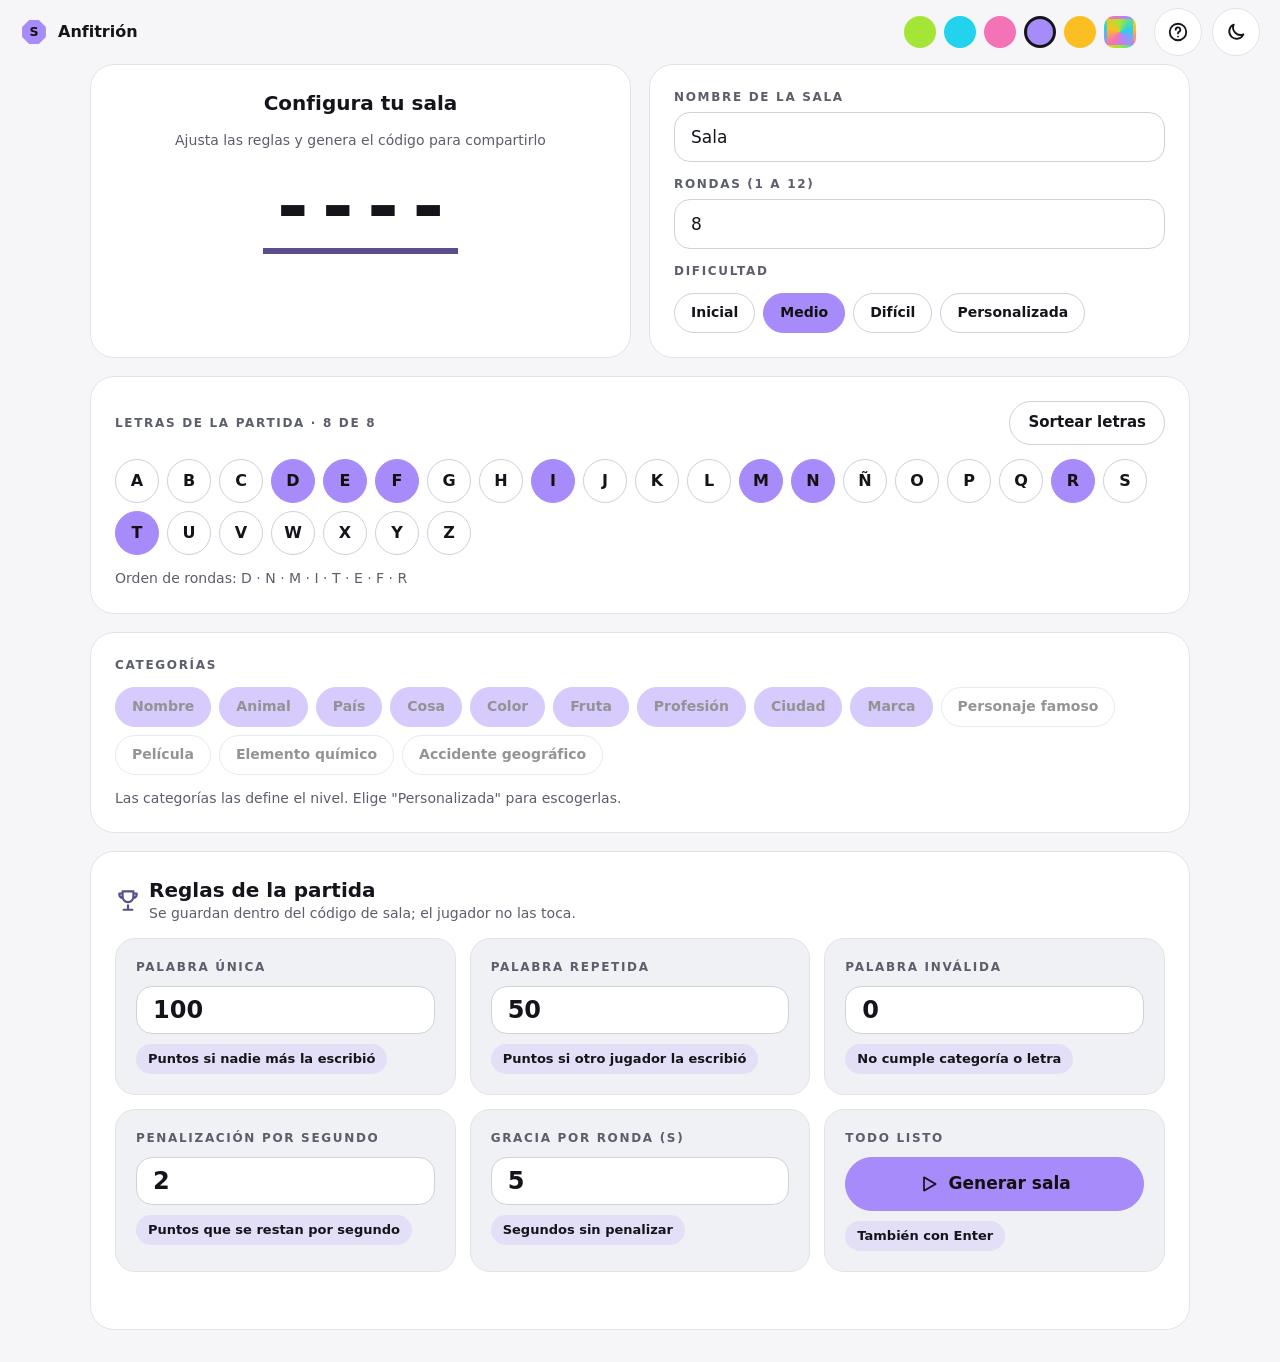
==== anfitrion.html @ 1e90899e "First Commit Commit inicial con proyecto con MVP de la visual" ====
<!doctype html>
<html lang="es">
<head>
  <meta charset="utf-8">
  <meta name="viewport" content="width=device-width, initial-scale=1, viewport-fit=cover">
  <meta name="theme-color" content="#12131A">
  <title>Stop · Anfitrión</title>
  <link rel="icon" href="img/icono.svg" type="image/svg+xml">
  <link rel="stylesheet" href="css/tono.css">
  <link rel="stylesheet" href="css/style.css">
  <!-- Tema y acento se aplican antes de pintar para evitar parpadeos -->
  <script src="js/nucleo/almacenamiento.js"></script>
  <script src="js/tono.js"></script>
</head>
<body>
  <div id="barra"></div>
  <main class="contenido">
    <section class="fila-tarjetas">
      <article class="tarjeta tarjeta--centro" aria-live="polite">
        <h1 class="tarjeta__titulo" id="sala-titulo">Configura tu sala</h1>
        <p class="tarjeta__subtitulo" id="sala-subtitulo">Ajusta las reglas y genera el código para compartirlo</p>
        <p class="codigo-grande" id="sala-id">----</p>
        <div class="copiable" id="sala-resultado" hidden>
          <input id="entrada-codigo" type="text" readonly aria-label="Código de sala">
          <button class="boton boton--pequeno boton--primario" type="button" id="boton-copiar-codigo">Copiar código</button>
          <button class="boton boton--pequeno" type="button" id="boton-copiar-enlace">Copiar enlace</button>
        </div>
      </article>
      <article class="tarjeta">
        <div class="campo">
          <label class="etiqueta" for="entrada-nombre">Nombre de la sala</label>
          <input id="entrada-nombre" type="text" maxlength="20" autocomplete="off">
        </div>
        <div class="campo">
          <label class="etiqueta" for="entrada-rondas">Rondas (1 a 12)</label>
          <input id="entrada-rondas" type="number" min="1" max="12" inputmode="numeric">
        </div>
        <span class="etiqueta" id="etiqueta-dificultad">Dificultad</span>
        <div class="chips" id="grupo-dificultad" role="group" aria-labelledby="etiqueta-dificultad"></div>
      </article>
    </section>

    <section class="tarjeta">
      <div class="chips" style="justify-content: space-between; align-items: center">
        <span class="etiqueta">Letras de la partida · <span id="contador-letras"></span></span>
        <button class="boton boton--pequeno" type="button" id="boton-sortear">Sortear letras</button>
      </div>
      <div class="chips" id="cuadricula-letras"></div>
      <p class="tarjeta__subtitulo" id="orden-letras"></p>
    </section>

    <section class="tarjeta">
      <span class="etiqueta" id="etiqueta-categorias">Categorías</span>
      <div class="chips" id="grupo-categorias" role="group" aria-labelledby="etiqueta-categorias"></div>
      <p class="tarjeta__subtitulo" id="nota-categorias"></p>
    </section>

    <section class="tarjeta">
      <div class="chips" style="align-items: center; flex-wrap: nowrap">
        <svg width="26" height="26" viewBox="0 0 24 24" fill="none" stroke="var(--acento-fuerte)" stroke-width="2" stroke-linecap="round" stroke-linejoin="round" role="img" aria-label="Trofeo"><path d="M8 21h8M12 17v4M7 4h10v5a5 5 0 0 1-10 0zM7 6H4v1a3 3 0 0 0 3 3M17 6h3v1a3 3 0 0 1-3 3"/></svg>
        <div>
          <h2 class="tarjeta__titulo">Reglas de la partida</h2>
          <p class="tarjeta__subtitulo">Se guardan dentro del código de sala; el jugador no las toca.</p>
        </div>
      </div>
      <div class="rejilla-3">
        <div class="loseta"><label class="etiqueta" for="regla-unica">Palabra única</label><div class="campo campo--numero"><input id="regla-unica" type="number" min="0" max="1000" inputmode="numeric"></div><span class="chip chip--suave">Puntos si nadie más la escribió</span></div>
        <div class="loseta"><label class="etiqueta" for="regla-repetida">Palabra repetida</label><div class="campo campo--numero"><input id="regla-repetida" type="number" min="0" max="1000" inputmode="numeric"></div><span class="chip chip--suave">Puntos si otro jugador la escribió</span></div>
        <div class="loseta"><label class="etiqueta" for="regla-invalida">Palabra inválida</label><div class="campo campo--numero"><input id="regla-invalida" type="number" min="0" max="1000" inputmode="numeric"></div><span class="chip chip--suave">No cumple categoría o letra</span></div>
        <div class="loseta"><label class="etiqueta" for="regla-penalizacion">Penalización por segundo</label><div class="campo campo--numero"><input id="regla-penalizacion" type="number" min="0" max="100" inputmode="numeric"></div><span class="chip chip--suave">Puntos que se restan por segundo</span></div>
        <div class="loseta"><label class="etiqueta" for="regla-gracia">Gracia por ronda (s)</label><div class="campo campo--numero"><input id="regla-gracia" type="number" min="0" max="60" inputmode="numeric"></div><span class="chip chip--suave">Segundos sin penalizar</span></div>
        <div class="loseta">
          <span class="etiqueta">Todo listo</span>
          <button class="boton boton--primario" type="button" id="boton-generar">
            <svg width="20" height="20" viewBox="0 0 24 24" fill="none" stroke="currentColor" stroke-width="2" stroke-linecap="round" stroke-linejoin="round" role="img" aria-label="Reproducir"><path d="M6 4l14 8-14 8z"/></svg>
            Generar sala
          </button>
          <a class="boton boton--pequeno" id="enlace-verificacion" href="verificacion.html" hidden>Ir a verificación</a>
          <span class="chip chip--suave">También con Enter</span>
        </div>
      </div>
      <p class="aviso" id="mensaje" role="status"></p>
    </section>
  </main>

  <script src="js/nucleo/dom.js"></script>
  <script src="js/nucleo/iconos.js"></script>
  <script src="js/nucleo/tiempo.js"></script>
  <script src="js/nucleo/letras.js"></script>
  <script src="js/nucleo/categorias.js"></script>
  <script src="js/nucleo/puntuacion.js"></script>
  <script src="js/nucleo/codigo-sala.js"></script>
  <script src="js/barra.js"></script>
  <script src="js/vistas/anfitrion.js"></script>
</body>
</html>
---- css/tono.css ----
/* ==========================================================
   tono.css · Variables de tema (claro/oscuro), acento y contraste
   El tema oscuro es el base. El claro se activa por preferencia
   del sistema o por data-tema="claro" (botón de la barra).
   ========================================================== */
:root {
  color-scheme: dark;

  /* Superficies */
  --fondo: #12131A;
  --superficie: #1F2027;
  --superficie-2: #191A21;
  --borde: #2C2D36;
  --borde-fuerte: #34353F;

  /* Texto */
  --texto: #F4F4F6;
  --texto-tenue: #B4B6C0;

  /* Acento (lo escribe js/tono.js) */
  --acento: #A78BFA;
  --sobre-acento: #111111;
  --acento-fuerte: var(--acento);
  --acento-suave: color-mix(in srgb, var(--acento) 18%, var(--superficie-2));

  /* Estados */
  --peligro: #F87171;
}

/* Tema claro por preferencia del sistema */
@media (prefers-color-scheme: light) {
  :root:not([data-tema="oscuro"]) {
    color-scheme: light;
    --fondo: #F6F6F9;
    --superficie: #FFFFFF;
    --superficie-2: #F0F1F5;
    --borde: #E2E3EA;
    --borde-fuerte: #CFD1DB;
    --texto: #14151B;
    --texto-tenue: #5B5E6B;
    --peligro: #B91C1C;
    --acento-fuerte: color-mix(in srgb, var(--acento) 55%, #000);
  }
}

/* Tema claro forzado por el botón */
:root[data-tema="claro"] {
  color-scheme: light;
  --fondo: #F6F6F9;
  --superficie: #FFFFFF;
  --superficie-2: #F0F1F5;
  --borde: #E2E3EA;
  --borde-fuerte: #CFD1DB;
  --texto: #14151B;
  --texto-tenue: #5B5E6B;
  --peligro: #B91C1C;
  --acento-fuerte: color-mix(in srgb, var(--acento) 55%, #000);
}
---- css/style.css ----
/* ==========================================================
   style.css · Estructura y componentes (los colores vienen de tono.css)
   ========================================================== */

/* ---------- Base ---------- */
*, *::before, *::after { box-sizing: border-box; }
html { -webkit-text-size-adjust: 100%; }
body {
  margin: 0;
  min-height: 100vh;
  background: var(--fondo);
  color: var(--texto);
  font-family: system-ui, -apple-system, "Segoe UI", Roboto, sans-serif;
  font-size: 16px;
  line-height: 1.4;
  /* Áreas seguras: notch y barra inferior */
  padding: env(safe-area-inset-top) env(safe-area-inset-right) env(safe-area-inset-bottom) env(safe-area-inset-left);
  transition: background-color .15s, color .15s;
}
body.con-barra-accion { padding-bottom: calc(110px + env(safe-area-inset-bottom)); }
button, input { font: inherit; color: inherit; }
button { cursor: pointer; }
button:disabled { cursor: not-allowed; opacity: .45; }
:focus-visible { outline: 3px solid var(--acento-fuerte); outline-offset: 2px; }
[hidden] { display: none !important; }
svg { flex: none; }
h1, h2, p { margin: 0; }

/* ---------- Barra superior ---------- */
.barra { display: flex; align-items: center; gap: 10px; min-height: 56px; padding: 8px 20px; flex-wrap: wrap; }
.barra__marca { display: flex; align-items: center; gap: 10px; margin-right: auto; color: var(--texto); font-weight: 800; text-decoration: none; }
.acentos { display: flex; align-items: center; gap: 8px; margin-right: 8px; }
.punto-acento, .punto-libre { position: relative; width: 32px; height: 32px; padding: 0; border: 3px solid transparent; }
.punto-acento { border-radius: 50%; background: var(--color); }
.punto-acento[aria-pressed="true"] { border-color: var(--texto); }
.punto-acento::after, .punto-libre::after { content: ""; position: absolute; inset: -6px; } /* área táctil de 44 px */
.punto-libre { border-radius: 10px; overflow: hidden; background: conic-gradient(#A3E635, #22D3EE, #A78BFA, #F472B6, #FBBF24, #A3E635); }
.punto-libre input { position: absolute; inset: 0; width: 100%; height: 100%; opacity: 0; cursor: pointer; }
.boton-circular { display: flex; align-items: center; justify-content: center; width: 48px; height: 48px; border: 1px solid var(--borde); border-radius: 50%; background: var(--superficie); color: var(--texto); transition: background-color .15s; }
.logo-forma { fill: var(--acento); }
.logo-texto { fill: var(--sobre-acento); }

/* ---------- Estructura ---------- */
.contenido { display: flex; flex-direction: column; gap: 18px; width: min(1100px, 100% - 40px); margin: 0 auto; padding-bottom: 32px; }
.fila-tarjetas { display: flex; gap: 18px; }
.fila-tarjetas > * { flex: 1; min-width: 0; }
.rejilla-3 { display: grid; grid-template-columns: repeat(3, 1fr); gap: 14px; }

/* ---------- Tarjetas y losetas ---------- */
.tarjeta { background: var(--superficie); border: 1px solid var(--borde); border-radius: 24px; padding: 24px; display: flex; flex-direction: column; gap: 14px; }
.tarjeta--centro { align-items: center; text-align: center; }
.tarjeta__titulo { font-size: 20px; font-weight: 800; }
.tarjeta__subtitulo { color: var(--texto-tenue); font-size: 14px; }
.loseta { background: var(--superficie-2); border: 1px solid var(--borde); border-radius: 20px; padding: 20px; display: flex; flex-direction: column; gap: 10px; }
.loseta__cifra { font-size: 34px; font-weight: 800; }
.etiqueta { color: var(--texto-tenue); font-size: 12px; font-weight: 800; letter-spacing: .14em; text-transform: uppercase; }

/* ---------- Chips y botones ---------- */
.chip { display: inline-flex; align-items: center; gap: 8px; padding: 9px 16px; border: 1px solid var(--borde-fuerte); border-radius: 999px; background: var(--superficie); font-size: 14px; font-weight: 600; transition: background-color .15s; }
.chip::before { content: ""; width: 8px; height: 8px; border-radius: 50%; background: var(--acento); }
.chip--suave { align-self: flex-start; border: 0; background: var(--acento-suave); font-size: 13px; padding: 6px 12px; }
.chip--suave::before { display: none; }
button.chip::before { display: none; }
button.chip[aria-pressed="true"] { background: var(--acento); border-color: var(--acento); color: var(--sobre-acento); font-weight: 800; }
.chips { display: flex; flex-wrap: wrap; gap: 8px; }
.boton { display: inline-flex; align-items: center; justify-content: center; gap: 10px; min-height: 54px; padding: 0 28px; border: 1px solid var(--borde-fuerte); border-radius: 999px; background: var(--superficie); color: var(--texto); font-size: 17px; font-weight: 800; text-decoration: none; transition: background-color .15s; }
.boton--primario { border-color: var(--acento); background: var(--acento); color: var(--sobre-acento); }
.boton--contorno { border: 2px solid var(--acento-fuerte); }
.boton--contorno svg { stroke: var(--acento-fuerte); }
.boton--pequeno { min-height: 44px; padding: 0 18px; font-size: 15px; }
.letra-chip { display: inline-flex; align-items: center; justify-content: center; width: 44px; height: 44px; border: 1px solid var(--borde-fuerte); border-radius: 50%; background: var(--superficie); font-weight: 800; }
button.letra-chip[aria-pressed="true"] { background: var(--acento); border-color: var(--acento); color: var(--sobre-acento); }

/* ---------- Campos ---------- */
.campo { display: flex; flex-direction: column; gap: 6px; }
.campo input { width: 100%; height: 50px; padding: 0 16px; border: 1px solid var(--borde-fuerte); border-radius: 16px; background: var(--superficie); font-size: 17px; }
.campo input:disabled { opacity: .6; }
.loseta .campo input { background: var(--superficie); }
.aviso { min-height: 1.4em; color: var(--peligro); font-size: 14px; font-weight: 600; }
.aviso--ok { color: var(--texto-tenue); }

/* ---------- Inicio ---------- */
.heroe { display: flex; align-items: center; justify-content: center; gap: 80px; padding: 48px 0; }
.heroe__texto { display: flex; flex-direction: column; align-items: center; gap: 22px; width: 560px; max-width: 100%; text-align: center; }
.heroe__titulo { font-size: 68px; font-weight: 800; letter-spacing: -.02em; line-height: 1.02; }
.heroe__subtitulo { color: var(--texto-tenue); font-size: 18px; }
.heroe__botones { display: flex; flex-wrap: wrap; justify-content: center; gap: 12px; }
.ilustracion { width: 420px; max-width: 100%; height: auto; }
.il-tarjeta { fill: var(--superficie); stroke: var(--borde); }
.il-barra { fill: var(--borde); }
.il-barra--activa, .il-circulo { fill: var(--acento); }
.il-interior { fill: var(--texto); }
.il-letra { fill: var(--fondo); font-weight: 800; }
.il-aro { fill: var(--superficie); stroke: var(--acento); stroke-width: 6; }
.il-hora { fill: var(--texto); font-weight: 800; }

/* ---------- Anfitrión ---------- */
.codigo-grande { padding: 0 0 0 .18em; border-bottom: 6px solid var(--acento-fuerte); font-size: 76px; font-weight: 800; letter-spacing: .18em; line-height: 1.1; }
.copiable { display: flex; flex-wrap: wrap; gap: 10px; width: 100%; }
.copiable input { flex: 1; min-width: 160px; height: 44px; padding: 0 14px; border: 1px solid var(--borde-fuerte); border-radius: 16px; background: var(--superficie-2); font-size: 14px; }
.loseta .campo--numero input { height: 48px; font-size: 24px; font-weight: 800; }

/* ---------- Jugador ---------- */
.letra-tarjeta { flex-direction: row; align-items: center; gap: 18px; }
.insignia { display: flex; align-items: center; justify-content: center; width: 96px; height: 96px; border-radius: 50%; background: var(--acento); }
.insignia__letra { display: flex; align-items: center; justify-content: center; width: 62px; height: 62px; border-radius: 50%; background: var(--texto); color: var(--fondo); font-size: 36px; font-weight: 800; }
.cifra-grande { font-size: 34px; font-weight: 800; font-variant-numeric: tabular-nums; }
.fila-palabra { display: grid; grid-template-columns: 1fr auto auto; align-items: center; gap: 10px; padding: 12px 0; border-bottom: 1px solid var(--borde); }
.fila-palabra:last-child { border-bottom: 0; }
.fila-palabra__nombre { grid-column: 1 / -1; }
.fila-palabra__palabra { overflow-wrap: anywhere; font-size: 18px; font-weight: 800; }
.fila-palabra__pista { color: var(--peligro); font-size: 13px; font-weight: 600; }
.marcas { display: flex; gap: 6px; }
.marca { min-height: 44px; padding: 0 12px; border: 2px solid var(--borde-fuerte); border-radius: 999px; background: transparent; font-size: 13px; font-weight: 800; transition: background-color .15s; }
.marca[aria-pressed="true"] { border-color: var(--acento); background: var(--acento); color: var(--sobre-acento); }
.marca--invalida[aria-pressed="true"] { border-color: var(--peligro); background: var(--peligro); color: var(--fondo); }
.marca:disabled { opacity: .7; }
.puntos { min-width: 52px; text-align: right; font-size: 18px; font-weight: 800; }
.barra-accion { position: fixed; right: 0; bottom: 0; left: 0; display: flex; align-items: center; gap: 14px; padding: 12px 20px calc(12px + env(safe-area-inset-bottom)); border-top: 1px solid var(--borde); background: var(--fondo); }
.barra-accion__hora { display: flex; flex-direction: column; min-width: 110px; }
.barra-accion__hora strong { font-size: 24px; font-variant-numeric: tabular-nums; }
.boton-stop { flex: 1; min-height: 62px; border-radius: 999px; font-size: 22px; letter-spacing: .12em; text-transform: uppercase; }
.detalle-ronda { display: flex; flex-direction: column; gap: 6px; padding: 14px 0; border-bottom: 1px solid var(--borde); }
.detalle-ronda:last-child { border-bottom: 0; }
.detalle-ronda__cabecera { display: flex; justify-content: space-between; align-items: center; font-weight: 800; }
.detalle-ronda__datos { color: var(--texto-tenue); font-size: 14px; overflow-wrap: anywhere; }

/* ---------- Verificación ---------- */
.fila-verificar { display: grid; grid-template-columns: 90px 1fr auto 56px; align-items: center; gap: 10px; }
.fila-verificar .campo input { height: 46px; }
.fila-tiempo { display: flex; justify-content: space-between; align-items: center; gap: 12px; font-size: 15px; }
.fila-tiempo input { width: 130px; height: 44px; padding: 0 12px; border: 1px solid var(--borde-fuerte); border-radius: 14px; background: var(--superficie-2); font-size: 16px; font-variant-numeric: tabular-nums; text-align: center; }
.total-ronda { display: flex; justify-content: space-between; align-items: center; padding-top: 12px; border-top: 1px solid var(--borde); }
.total-ronda strong { font-size: 30px; }

/* ---------- Diálogo de ayuda ---------- */
dialog { width: min(520px, calc(100% - 32px)); padding: 24px; border: 1px solid var(--borde); border-radius: 24px; background: var(--superficie); color: var(--texto); }
dialog::backdrop { background: rgba(0, 0, 0, .6); }
dialog ol { display: flex; flex-direction: column; gap: 10px; margin: 14px 0 20px; padding-left: 22px; color: var(--texto-tenue); }

/* ---------- Pantallas pequeñas ---------- */
@media (max-width: 800px) {
  .heroe { flex-direction: column; gap: 32px; padding: 24px 0; }
  .heroe__titulo { font-size: 40px; }
  .fila-tarjetas, .rejilla-3 { grid-template-columns: 1fr; flex-direction: column; }
  .codigo-grande { font-size: 56px; }
  .fila-verificar { grid-template-columns: 1fr auto; }
  .fila-verificar > .etiqueta, .fila-verificar > input { grid-column: 1 / -1; }
}

/* ---------- Movimiento reducido ---------- */
@media (prefers-reduced-motion: reduce) {
  *, *::before, *::after { transition: none !important; animation: none !important; }
}

/* ---------- Ancho estrecho (vista de celular) ---------- */
.contenido--estrecho { width: min(560px, 100% - 40px); }
.contenido--estrecho .total-ronda { margin-top: 4px; }
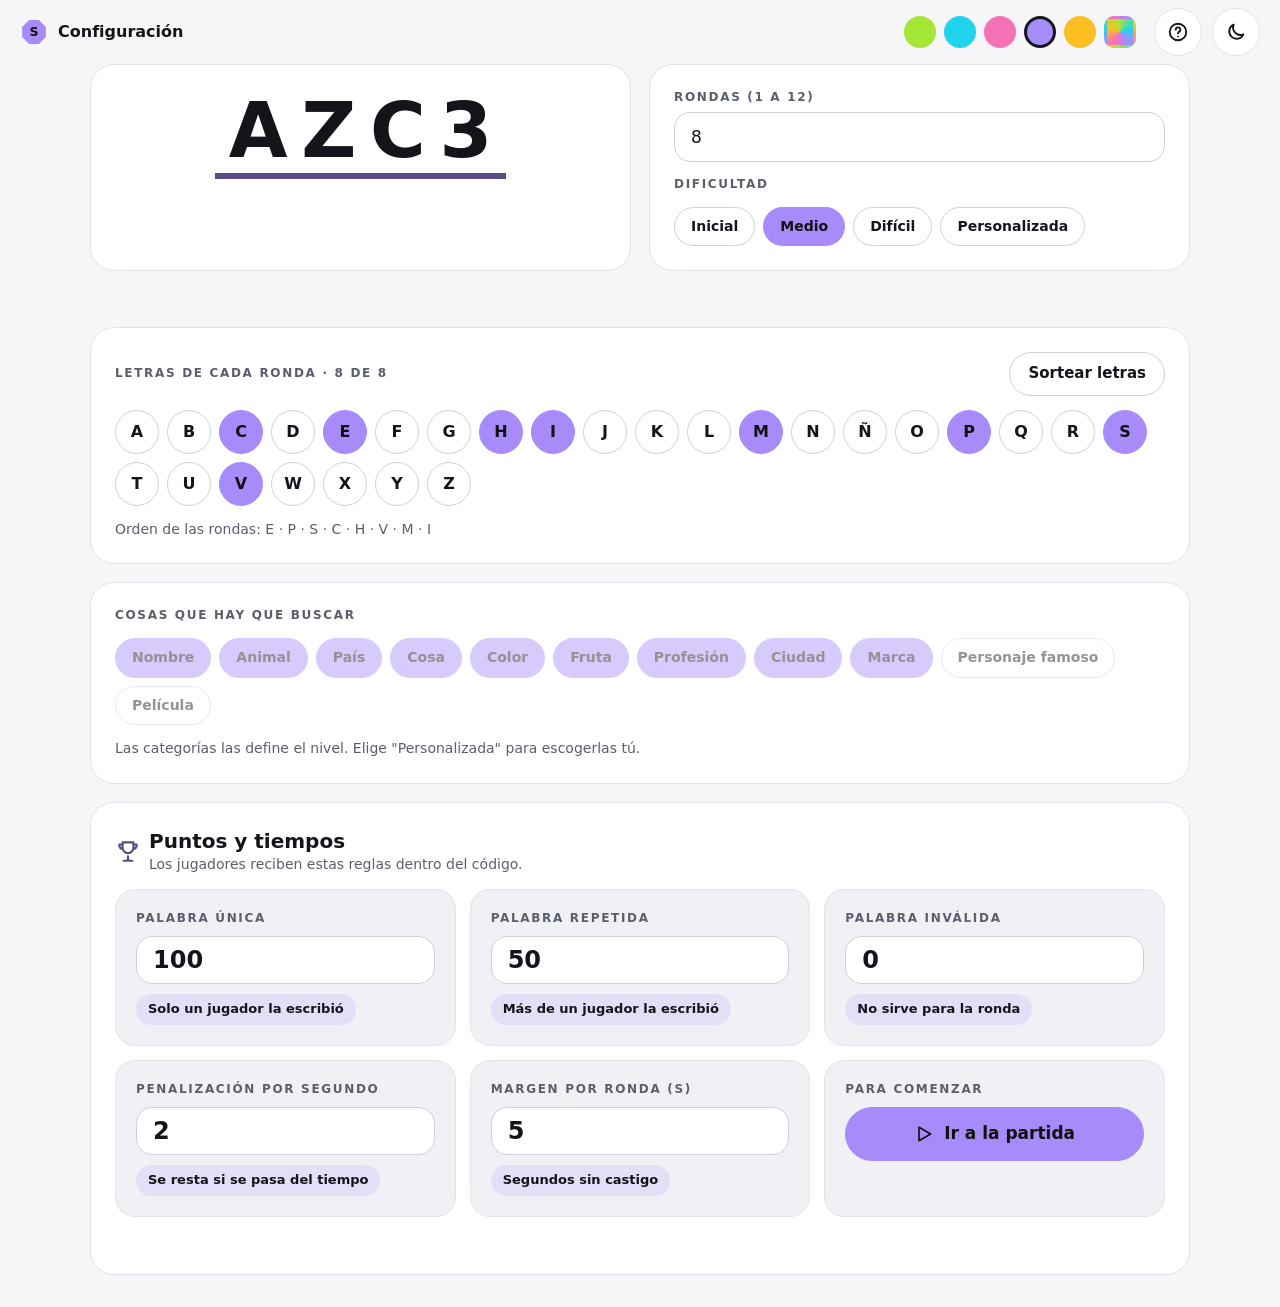
==== commit b69e8028: "fix/visual-stop" ====
--- a/anfitrion.html
+++ b/anfitrion.html
@@ -4,7 +4,7 @@
   <meta charset="utf-8">
   <meta name="viewport" content="width=device-width, initial-scale=1, viewport-fit=cover">
   <meta name="theme-color" content="#12131A">
-  <title>Stop · Anfitrión</title>
+  <title>Stop · Configuración</title>
   <link rel="icon" href="img/icono.svg" type="image/svg+xml">
   <link rel="stylesheet" href="css/tono.css">
   <link rel="stylesheet" href="css/style.css">
@@ -16,21 +16,10 @@
   <div id="barra"></div>
   <main class="contenido">
     <section class="fila-tarjetas">
-      <article class="tarjeta tarjeta--centro" aria-live="polite">
-        <h1 class="tarjeta__titulo" id="sala-titulo">Configura tu sala</h1>
-        <p class="tarjeta__subtitulo" id="sala-subtitulo">Ajusta las reglas y genera el código para compartirlo</p>
-        <p class="codigo-grande" id="sala-id">----</p>
-        <div class="copiable" id="sala-resultado" hidden>
-          <input id="entrada-codigo" type="text" readonly aria-label="Código de sala">
-          <button class="boton boton--pequeno boton--primario" type="button" id="boton-copiar-codigo">Copiar código</button>
-          <button class="boton boton--pequeno" type="button" id="boton-copiar-enlace">Copiar enlace</button>
-        </div>
+      <article class="tarjeta tarjeta--centro">
+        <button class="codigo-grande" type="button" id="codigo-sala" aria-label="Código de sala no disponible" disabled>----</button>
       </article>
       <article class="tarjeta">
-        <div class="campo">
-          <label class="etiqueta" for="entrada-nombre">Nombre de la sala</label>
-          <input id="entrada-nombre" type="text" maxlength="20" autocomplete="off">
-        </div>
         <div class="campo">
           <label class="etiqueta" for="entrada-rondas">Rondas (1 a 12)</label>
           <input id="entrada-rondas" type="number" min="1" max="12" inputmode="numeric">
@@ -39,10 +28,11 @@
         <div class="chips" id="grupo-dificultad" role="group" aria-labelledby="etiqueta-dificultad"></div>
       </article>
     </section>
+    <p class="aviso aviso--ok" id="mensaje-codigo" role="status"></p>
 
     <section class="tarjeta">
       <div class="chips" style="justify-content: space-between; align-items: center">
-        <span class="etiqueta">Letras de la partida · <span id="contador-letras"></span></span>
+        <span class="etiqueta">Letras de cada ronda · <span id="contador-letras"></span></span>
         <button class="boton boton--pequeno" type="button" id="boton-sortear">Sortear letras</button>
       </div>
       <div class="chips" id="cuadricula-letras"></div>
@@ -50,7 +40,7 @@
     </section>
 
     <section class="tarjeta">
-      <span class="etiqueta" id="etiqueta-categorias">Categorías</span>
+      <span class="etiqueta" id="etiqueta-categorias">Cosas que hay que buscar</span>
       <div class="chips" id="grupo-categorias" role="group" aria-labelledby="etiqueta-categorias"></div>
       <p class="tarjeta__subtitulo" id="nota-categorias"></p>
     </section>
@@ -59,24 +49,23 @@
       <div class="chips" style="align-items: center; flex-wrap: nowrap">
         <svg width="26" height="26" viewBox="0 0 24 24" fill="none" stroke="var(--acento-fuerte)" stroke-width="2" stroke-linecap="round" stroke-linejoin="round" role="img" aria-label="Trofeo"><path d="M8 21h8M12 17v4M7 4h10v5a5 5 0 0 1-10 0zM7 6H4v1a3 3 0 0 0 3 3M17 6h3v1a3 3 0 0 1-3 3"/></svg>
         <div>
-          <h2 class="tarjeta__titulo">Reglas de la partida</h2>
-          <p class="tarjeta__subtitulo">Se guardan dentro del código de sala; el jugador no las toca.</p>
+          <h1 class="tarjeta__titulo">Puntos y tiempos</h1>
+          <p class="tarjeta__subtitulo">Los jugadores reciben estas reglas dentro del código.</p>
         </div>
       </div>
       <div class="rejilla-3">
-        <div class="loseta"><label class="etiqueta" for="regla-unica">Palabra única</label><div class="campo campo--numero"><input id="regla-unica" type="number" min="0" max="1000" inputmode="numeric"></div><span class="chip chip--suave">Puntos si nadie más la escribió</span></div>
-        <div class="loseta"><label class="etiqueta" for="regla-repetida">Palabra repetida</label><div class="campo campo--numero"><input id="regla-repetida" type="number" min="0" max="1000" inputmode="numeric"></div><span class="chip chip--suave">Puntos si otro jugador la escribió</span></div>
-        <div class="loseta"><label class="etiqueta" for="regla-invalida">Palabra inválida</label><div class="campo campo--numero"><input id="regla-invalida" type="number" min="0" max="1000" inputmode="numeric"></div><span class="chip chip--suave">No cumple categoría o letra</span></div>
-        <div class="loseta"><label class="etiqueta" for="regla-penalizacion">Penalización por segundo</label><div class="campo campo--numero"><input id="regla-penalizacion" type="number" min="0" max="100" inputmode="numeric"></div><span class="chip chip--suave">Puntos que se restan por segundo</span></div>
-        <div class="loseta"><label class="etiqueta" for="regla-gracia">Gracia por ronda (s)</label><div class="campo campo--numero"><input id="regla-gracia" type="number" min="0" max="60" inputmode="numeric"></div><span class="chip chip--suave">Segundos sin penalizar</span></div>
+        <div class="loseta"><label class="etiqueta" for="regla-unica">Palabra única</label><div class="campo campo--numero"><input id="regla-unica" type="number" min="0" max="1000" inputmode="numeric"></div><span class="chip chip--suave">Solo un jugador la escribió</span></div>
+        <div class="loseta"><label class="etiqueta" for="regla-repetida">Palabra repetida</label><div class="campo campo--numero"><input id="regla-repetida" type="number" min="0" max="1000" inputmode="numeric"></div><span class="chip chip--suave">Más de un jugador la escribió</span></div>
+        <div class="loseta"><label class="etiqueta" for="regla-invalida">Palabra inválida</label><div class="campo campo--numero"><input id="regla-invalida" type="number" min="0" max="1000" inputmode="numeric"></div><span class="chip chip--suave">No sirve para la ronda</span></div>
+        <div class="loseta"><label class="etiqueta" for="regla-penalizacion">Penalización por segundo</label><div class="campo campo--numero"><input id="regla-penalizacion" type="number" min="0" max="100" inputmode="numeric"></div><span class="chip chip--suave">Se resta si se pasa del tiempo</span></div>
+        <div class="loseta"><label class="etiqueta" for="regla-gracia">Margen por ronda (s)</label><div class="campo campo--numero"><input id="regla-gracia" type="number" min="0" max="60" inputmode="numeric"></div><span class="chip chip--suave">Segundos sin castigo</span></div>
         <div class="loseta">
-          <span class="etiqueta">Todo listo</span>
-          <button class="boton boton--primario" type="button" id="boton-generar">
+          <span class="etiqueta">Para comenzar</span>
+          <button class="boton boton--primario" type="button" id="boton-iniciar">
             <svg width="20" height="20" viewBox="0 0 24 24" fill="none" stroke="currentColor" stroke-width="2" stroke-linecap="round" stroke-linejoin="round" role="img" aria-label="Reproducir"><path d="M6 4l14 8-14 8z"/></svg>
-            Generar sala
+            Ir a la partida
           </button>
-          <a class="boton boton--pequeno" id="enlace-verificacion" href="verificacion.html" hidden>Ir a verificación</a>
-          <span class="chip chip--suave">También con Enter</span>
+          <a class="boton boton--pequeno" id="enlace-continuar" href="partida.html" hidden>Continuar la partida guardada</a>
         </div>
       </div>
       <p class="aviso" id="mensaje" role="status"></p>
--- a/css/style.css
+++ b/css/style.css
@@ -95,6 +95,9 @@
 .il-hora { fill: var(--texto); font-weight: 800; }
 
 /* ---------- Anfitrión ---------- */
+button.codigo-grande { border-width: 0 0 6px; border-style: solid; background: none; color: inherit; font-family: inherit; cursor: pointer; }
+.codigo-grande--medio { font-size: 52px; }
+.codigo-grande--largo { font-size: 34px; letter-spacing: .12em; }
 .codigo-grande { padding: 0 0 0 .18em; border-bottom: 6px solid var(--acento-fuerte); font-size: 76px; font-weight: 800; letter-spacing: .18em; line-height: 1.1; }
 .copiable { display: flex; flex-wrap: wrap; gap: 10px; width: 100%; }
 .copiable input { flex: 1; min-width: 160px; height: 44px; padding: 0 14px; border: 1px solid var(--borde-fuerte); border-radius: 16px; background: var(--superficie-2); font-size: 14px; }
@@ -125,18 +128,12 @@
 .detalle-ronda__cabecera { display: flex; justify-content: space-between; align-items: center; font-weight: 800; }
 .detalle-ronda__datos { color: var(--texto-tenue); font-size: 14px; overflow-wrap: anywhere; }
 
-/* ---------- Verificación ---------- */
-.fila-verificar { display: grid; grid-template-columns: 90px 1fr auto 56px; align-items: center; gap: 10px; }
-.fila-verificar .campo input { height: 46px; }
-.fila-tiempo { display: flex; justify-content: space-between; align-items: center; gap: 12px; font-size: 15px; }
-.fila-tiempo input { width: 130px; height: 44px; padding: 0 12px; border: 1px solid var(--borde-fuerte); border-radius: 14px; background: var(--superficie-2); font-size: 16px; font-variant-numeric: tabular-nums; text-align: center; }
-.total-ronda { display: flex; justify-content: space-between; align-items: center; padding-top: 12px; border-top: 1px solid var(--borde); }
-.total-ronda strong { font-size: 30px; }
-
 /* ---------- Diálogo de ayuda ---------- */
 dialog { width: min(520px, calc(100% - 32px)); padding: 24px; border: 1px solid var(--borde); border-radius: 24px; background: var(--superficie); color: var(--texto); }
 dialog::backdrop { background: rgba(0, 0, 0, .6); }
-dialog ol { display: flex; flex-direction: column; gap: 10px; margin: 14px 0 20px; padding-left: 22px; color: var(--texto-tenue); }
+dialog { max-height: 90vh; overflow: auto; }
+dialog ol { display: flex; flex-direction: column; gap: 12px; margin: 16px 0 20px; padding-left: 24px; font-size: 17px; }
+dialog li::marker { color: var(--acento-fuerte); font-weight: 800; }
 
 /* ---------- Pantallas pequeñas ---------- */
 @media (max-width: 800px) {
@@ -144,8 +141,6 @@
   .heroe__titulo { font-size: 40px; }
   .fila-tarjetas, .rejilla-3 { grid-template-columns: 1fr; flex-direction: column; }
   .codigo-grande { font-size: 56px; }
-  .fila-verificar { grid-template-columns: 1fr auto; }
-  .fila-verificar > .etiqueta, .fila-verificar > input { grid-column: 1 / -1; }
 }
 
 /* ---------- Movimiento reducido ---------- */
@@ -156,3 +151,58 @@
 /* ---------- Ancho estrecho (vista de celular) ---------- */
 .contenido--estrecho { width: min(560px, 100% - 40px); }
 .contenido--estrecho .total-ronda { margin-top: 4px; }
+
+/* ---------- Partida (anfitrión) ---------- */
+.tarjeta--ronda { flex-direction: row; align-items: center; gap: 24px; }
+.tarjeta--ronda > div:last-child { display: flex; flex-direction: column; align-items: flex-start; gap: 10px; }
+.insignia--grande { width: 140px; height: 140px; }
+.insignia--grande .insignia__letra { width: 92px; height: 92px; font-size: 56px; }
+.insignia--grande .insignia__letra--texto { font-size: 24px; }
+.reloj-grande { font-size: 64px; font-weight: 800; font-variant-numeric: tabular-nums; line-height: 1.05; }
+.boton-accion { min-height: 60px; font-size: 18px; }
+.orden { display: flex; flex-wrap: wrap; gap: 8px; }
+.orden__ronda { display: flex; flex-direction: column; align-items: center; gap: 2px; min-width: 64px; padding: 8px 12px; border: 1px solid var(--borde-fuerte); border-radius: 16px; background: var(--superficie); transition: background-color .15s; }
+.orden__ronda small { color: var(--texto-tenue); font-size: 11px; font-weight: 800; letter-spacing: .1em; text-transform: uppercase; }
+.orden__ronda strong { font-size: 24px; }
+.orden__ronda--hecha { background: var(--acento-suave); }
+.orden__ronda--actual { border-color: var(--acento); background: var(--acento); color: var(--sobre-acento); }
+.orden__ronda--actual small { color: inherit; }
+.fila-registro { display: grid; grid-template-columns: 1fr auto 56px 44px; align-items: center; gap: 10px; padding: 8px 0; border-bottom: 1px solid var(--borde); }
+.fila-registro__texto { overflow-wrap: anywhere; font-size: 18px; font-weight: 800; }
+.formulario-palabra { display: flex; flex-wrap: wrap; gap: 10px; }
+.formulario-palabra input { flex: 1; min-width: 160px; height: 48px; padding: 0 16px; border: 1px solid var(--borde-fuerte); border-radius: 16px; background: var(--superficie-2); font-size: 17px; }
+.boton-quitar { position: relative; display: inline-flex; align-items: center; justify-content: center; width: 36px; height: 36px; padding: 0; border: 0; border-radius: 50%; background: transparent; color: var(--texto-tenue); }
+.boton-quitar::after { content: ""; position: absolute; inset: -4px; }
+.fila-barra { display: grid; grid-template-columns: 100px 1fr 80px; align-items: center; gap: 12px; padding: 8px 0; }
+.barra-puntos { height: 10px; overflow: hidden; border-radius: 5px; background: var(--superficie-2); }
+.barra-puntos > span { display: block; height: 100%; border-radius: 5px; background: var(--acento); transition: width .15s; }
+
+/* ---------- Verificación de victoria ---------- */
+.formulario-linea { display: flex; flex-wrap: wrap; gap: 10px; }
+.formulario-linea input { flex: 1; min-width: 140px; height: 48px; padding: 0 16px; border: 1px solid var(--borde-fuerte); border-radius: 16px; background: var(--superficie-2); font-size: 17px; }
+.formulario-linea input[type="number"] { flex: 0 0 140px; }
+.fila-declaracion { display: grid; grid-template-columns: 32px 1fr auto auto 44px; align-items: center; gap: 10px; padding: 8px 0; border-bottom: 1px solid var(--borde); }
+.fila-auditoria { display: grid; grid-template-columns: 130px 1fr auto 56px; align-items: center; gap: 10px; padding: 10px 0; border-bottom: 1px solid var(--borde); }
+.fila-auditoria input { width: 100%; height: 48px; padding: 0 16px; border: 1px solid var(--borde-fuerte); border-radius: 16px; background: var(--superficie-2); font-size: 17px; }
+.fila-auditoria__estado { grid-column: 2 / -1; color: var(--texto-tenue); font-size: 13px; font-weight: 600; }
+.estado--ok { color: var(--acento-fuerte); }
+.estado--alerta { color: var(--peligro); }
+.fila-tiempo { display: flex; align-items: center; justify-content: space-between; gap: 12px; font-size: 15px; }
+.fila-tiempo input { width: 140px; height: 44px; padding: 0 12px; border: 1px solid var(--borde-fuerte); border-radius: 14px; background: var(--superficie-2); font-size: 16px; font-variant-numeric: tabular-nums; text-align: center; }
+.total-ronda { display: flex; align-items: center; justify-content: space-between; padding-top: 12px; border-top: 1px solid var(--borde); }
+.total-ronda strong { font-size: 30px; }
+.veredicto { font-size: 17px; font-weight: 800; }
+
+@media (max-width: 800px) {
+  .tarjeta--ronda { flex-direction: column; text-align: center; }
+  .tarjeta--ronda > div:last-child { align-items: center; }
+  .reloj-grande { font-size: 48px; }
+  .fila-registro { grid-template-columns: 1fr auto; }
+  .fila-registro .marcas { grid-column: 1 / -1; grid-row: 2; flex-wrap: wrap; }
+  .fila-declaracion { grid-template-columns: 28px 1fr auto; }
+  .fila-auditoria { grid-template-columns: 1fr auto; }
+  .fila-auditoria > .etiqueta, .fila-auditoria > input, .fila-auditoria .marcas { grid-column: 1 / -1; }
+  .fila-auditoria .marcas { flex-wrap: wrap; }
+  .fila-auditoria__estado { grid-column: 1 / -1; }
+  .fila-barra { grid-template-columns: 80px 1fr 70px; }
+}
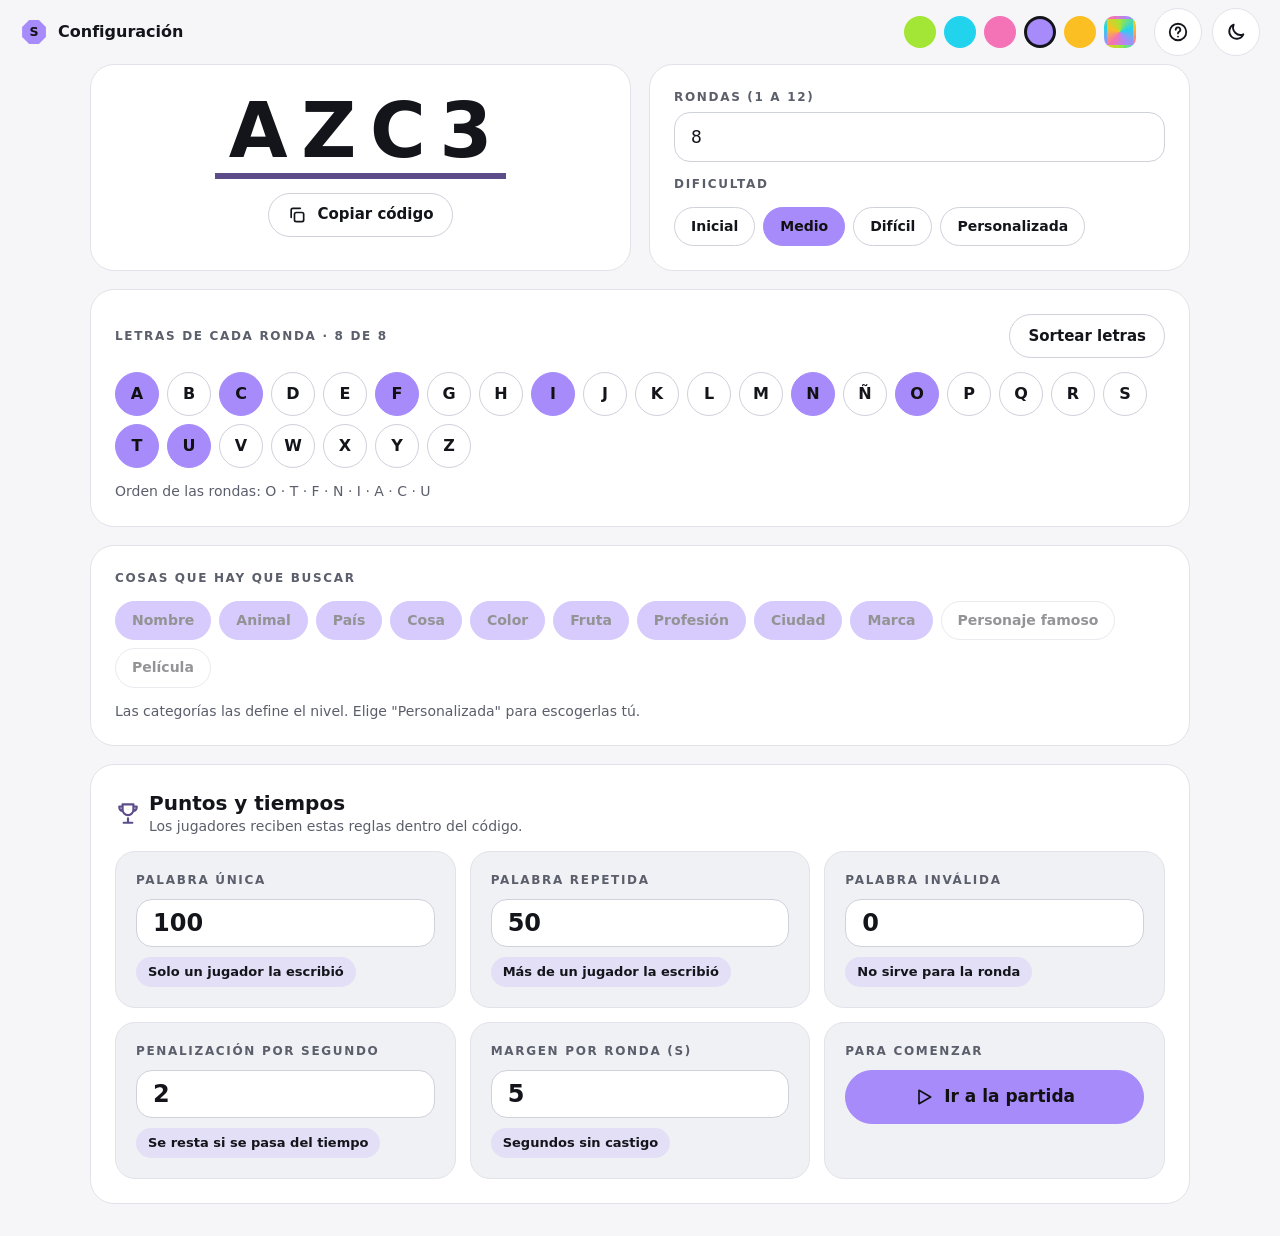
==== commit 28bf8b6f: "feat/verificación" ====
--- a/anfitrion.html
+++ b/anfitrion.html
@@ -18,6 +18,10 @@
     <section class="fila-tarjetas">
       <article class="tarjeta tarjeta--centro">
         <button class="codigo-grande" type="button" id="codigo-sala" aria-label="Código de sala no disponible" disabled>----</button>
+        <button class="boton boton--pequeno" type="button" id="boton-copiar" disabled>
+          <svg width="20" height="20" viewBox="0 0 24 24" fill="none" stroke="currentColor" stroke-width="2" stroke-linecap="round" stroke-linejoin="round" role="img" aria-label="Copiar"><rect x="9" y="9" width="11" height="11" rx="2"/><path d="M5 15V6a2 2 0 0 1 2-2h9"/></svg>
+          Copiar código
+        </button>
       </article>
       <article class="tarjeta">
         <div class="campo">
@@ -43,6 +47,15 @@
       <span class="etiqueta" id="etiqueta-categorias">Cosas que hay que buscar</span>
       <div class="chips" id="grupo-categorias" role="group" aria-labelledby="etiqueta-categorias"></div>
       <p class="tarjeta__subtitulo" id="nota-categorias"></p>
+      <div id="bloque-propias" class="contenido" style="width: 100%; gap: 10px; padding: 0" hidden>
+        <span class="etiqueta">Tus categorías · <span id="contador-propias"></span></span>
+        <div class="chips" id="lista-propias"></div>
+        <form class="formulario-palabra" id="formulario-propia">
+          <input id="entrada-propia" type="text" maxlength="20" autocomplete="off" aria-label="Nombre de la nueva categoría" placeholder="Ej.: Instrumento musical">
+          <button class="boton boton--pequeno boton--primario" type="submit">Añadir categoría</button>
+        </form>
+        <p class="aviso" id="mensaje-propia" role="status"></p>
+      </div>
     </section>
 
     <section class="tarjeta">
@@ -73,6 +86,7 @@
   </main>
 
   <script src="js/nucleo/dom.js"></script>
+  <script src="js/nucleo/portapapeles.js"></script>
   <script src="js/nucleo/iconos.js"></script>
   <script src="js/nucleo/tiempo.js"></script>
   <script src="js/nucleo/letras.js"></script>
--- a/css/style.css
+++ b/css/style.css
@@ -181,7 +181,6 @@
 .formulario-linea { display: flex; flex-wrap: wrap; gap: 10px; }
 .formulario-linea input { flex: 1; min-width: 140px; height: 48px; padding: 0 16px; border: 1px solid var(--borde-fuerte); border-radius: 16px; background: var(--superficie-2); font-size: 17px; }
 .formulario-linea input[type="number"] { flex: 0 0 140px; }
-.fila-declaracion { display: grid; grid-template-columns: 32px 1fr auto auto 44px; align-items: center; gap: 10px; padding: 8px 0; border-bottom: 1px solid var(--borde); }
 .fila-auditoria { display: grid; grid-template-columns: 130px 1fr auto 56px; align-items: center; gap: 10px; padding: 10px 0; border-bottom: 1px solid var(--borde); }
 .fila-auditoria input { width: 100%; height: 48px; padding: 0 16px; border: 1px solid var(--borde-fuerte); border-radius: 16px; background: var(--superficie-2); font-size: 17px; }
 .fila-auditoria__estado { grid-column: 2 / -1; color: var(--texto-tenue); font-size: 13px; font-weight: 600; }
@@ -199,10 +198,59 @@
   .reloj-grande { font-size: 48px; }
   .fila-registro { grid-template-columns: 1fr auto; }
   .fila-registro .marcas { grid-column: 1 / -1; grid-row: 2; flex-wrap: wrap; }
-  .fila-declaracion { grid-template-columns: 28px 1fr auto; }
   .fila-auditoria { grid-template-columns: 1fr auto; }
   .fila-auditoria > .etiqueta, .fila-auditoria > input, .fila-auditoria .marcas { grid-column: 1 / -1; }
   .fila-auditoria .marcas { flex-wrap: wrap; }
   .fila-auditoria__estado { grid-column: 1 / -1; }
   .fila-barra { grid-template-columns: 80px 1fr 70px; }
 }
+
+/* ---------- Categorías propias y códigos largos ---------- */
+.chip--propia { padding-right: 6px; }
+.codigo-grande--muy-largo { font-size: 22px; letter-spacing: .08em; }
+button.codigo-grande { max-width: 100%; overflow-wrap: anywhere; }
+.copiable input { text-transform: uppercase; }
+
+/* ---------- Ajustes de aspecto ---------- */
+.insignia { flex: none; }
+.aviso:empty { position: absolute; } /* un aviso vacío no ocupa espacio entre tarjetas */
+
+/* Palabras del jugador tras STOP: la palabra arriba y los botones debajo, sin apretarse */
+.fila-palabra { grid-template-columns: 1fr auto; grid-template-areas: "nombre nombre" "palabra puntos" "marcas marcas"; gap: 8px 10px; }
+.fila-palabra__nombre { grid-area: nombre; }
+.fila-palabra__palabra { grid-area: palabra; }
+.fila-palabra > .puntos { grid-area: puntos; }
+.fila-palabra > .marcas { grid-area: marcas; }
+.fila-palabra > .marcas .marca { flex: 1; }
+
+/* Barra superior compacta en celulares: el título se oculta y los controles caben en una fila */
+@media (max-width: 480px) {
+  .barra { gap: 6px; padding: 8px 12px; }
+  .barra__titulo { display: none; }
+  .acentos { gap: 6px; margin-right: 0; }
+  .punto-acento, .punto-libre { width: 28px; height: 28px; }
+  .boton-circular { width: 40px; height: 40px; }
+}
+
+/* ---------- Verificación automática ---------- */
+.area-texto { width: 100%; min-height: 96px; padding: 12px; border: 1px solid var(--borde-fuerte); border-radius: 16px; background: var(--superficie-2); color: var(--texto); font-family: ui-monospace, Menlo, Consolas, monospace; font-size: 13px; overflow-wrap: anywhere; resize: vertical; }
+.plegable summary { padding: 6px 0; color: var(--texto-tenue); font-weight: 700; cursor: pointer; }
+.plegable[open] summary { margin-bottom: 10px; }
+.titulo-ganador { font-size: 36px; font-weight: 800; }
+.chip--ok { background: var(--acento); color: var(--sobre-acento); font-weight: 800; }
+.chip--alerta { background: color-mix(in srgb, var(--peligro) 22%, var(--superficie-2)); }
+.fila-resultado { display: grid; grid-template-columns: 28px 1fr auto auto auto auto 44px; align-items: center; gap: 10px; padding: 10px 0; border-bottom: 1px solid var(--borde); }
+.fila-resultado > .puntos:first-child { min-width: 0; text-align: center; }
+.dato-resultado { display: flex; flex-direction: column; align-items: flex-end; }
+
+@media (max-width: 800px) {
+  .fila-resultado { grid-template-columns: 28px 1fr 1fr; grid-template-areas: "posicion nombre quitar" ". declara palabras" ". estado detalle"; row-gap: 8px; }
+  .fila-resultado > :nth-child(1) { grid-area: posicion; }
+  .fila-resultado > :nth-child(2) { grid-area: nombre; }
+  .fila-resultado > :nth-child(3) { grid-area: declara; align-items: flex-start; }
+  .fila-resultado > :nth-child(4) { grid-area: palabras; align-items: flex-start; }
+  .fila-resultado > :nth-child(5) { grid-area: estado; justify-self: start; }
+  .fila-resultado > :nth-child(6) { grid-area: detalle; justify-self: start; }
+  .fila-resultado > :nth-child(7) { grid-area: quitar; justify-self: end; }
+  .titulo-ganador { font-size: 28px; }
+}
